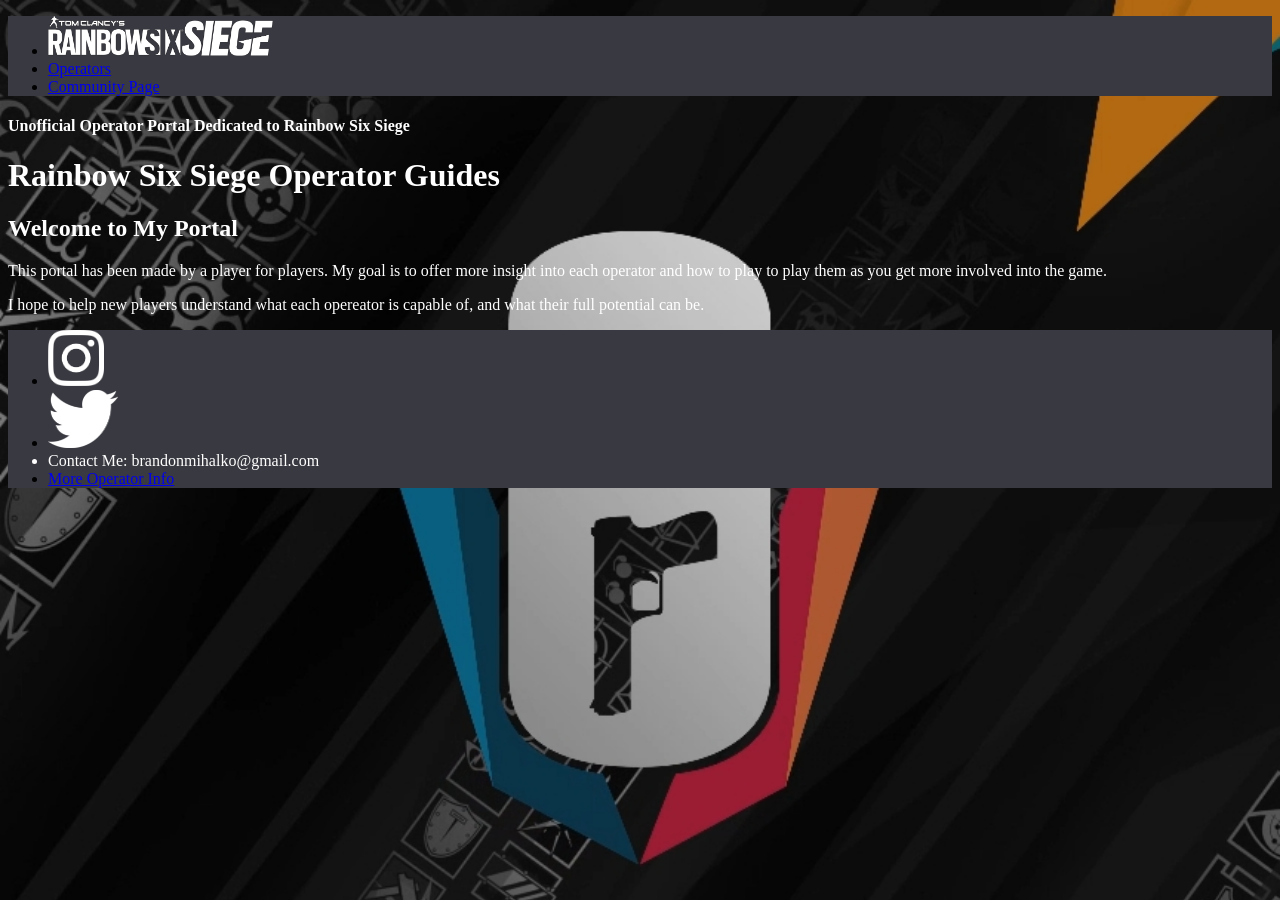
==== index.html @ ca7c9bcd "Rainbow Six Siege Operator Guide" ====
<!DOCTYPE html>
<html lang="en">
<head>
    <title>Rainbow Six Siege Operator Guide - Homepage</title>
    <meta charset="UTF-8">


</head>
<body style="background-image: url(Images/r6-background.jpg); background-size: cover;" >
    <header style="background-color: rgb(57, 57, 65);">
        <nav>
            <ul>
                <li><a href="index.html"><img src="Images/r6s-y6-logo.webp" alt="Rainbow Six Siege Logo" width="225" height="40"></a></li>
                <li><a href="operators.html">Operators</a></li>
                <li><a href="comments.html">Community Page</a></li>
            </ul>
        </nav>
    </header>
    <main>
        <div>
            <h4 style="color: white;">Unofficial Operator Portal Dedicated to Rainbow Six Siege</h4>
        </div>
        <div>
            <h1 style="color: white;">Rainbow Six Siege Operator Guides</h1>
        </div>
        <div>
            <h2 style="color: white;">Welcome to My Portal</h2>
            <p style="color: white;">This portal has been made by a player for players. My goal is to offer more insight into each operator and how to play to play them as you get more involved into the game.</p>
            <p style="color: white;">I hope to help new players understand what each opereator is capable of, and what their full potential can be.</p>
        </div>
    </main>
    <footer style="background-color: rgb(57, 57, 65);">
        <nav>
            <ul>
                <li><a href="https://www.instagram.com/ubisoft/"><img src="Images/Instagram-logo.png" alt="Intagram Logo" width="56" height="56"></a></li>
                <li><a href="https://twitter.com/Ubisoft?ref_src=twsrc%5Egoogle%7Ctwcamp%5Eserp%7Ctwgr%5Eauthor"><img src="Images/twitter-logo.png" alt="Twitter Logo" width="70" height="58"></a></li>
                <li style="color: white;">Contact Me: brandonmihalko@gmail.com</li>
                <li><a href="https://www.ubisoft.com/en-us/game/rainbow-six/siege/game-info/operators">More Operator Info</a></li>
            </ul>
        </nav>
    </footer>
</body>

</html>
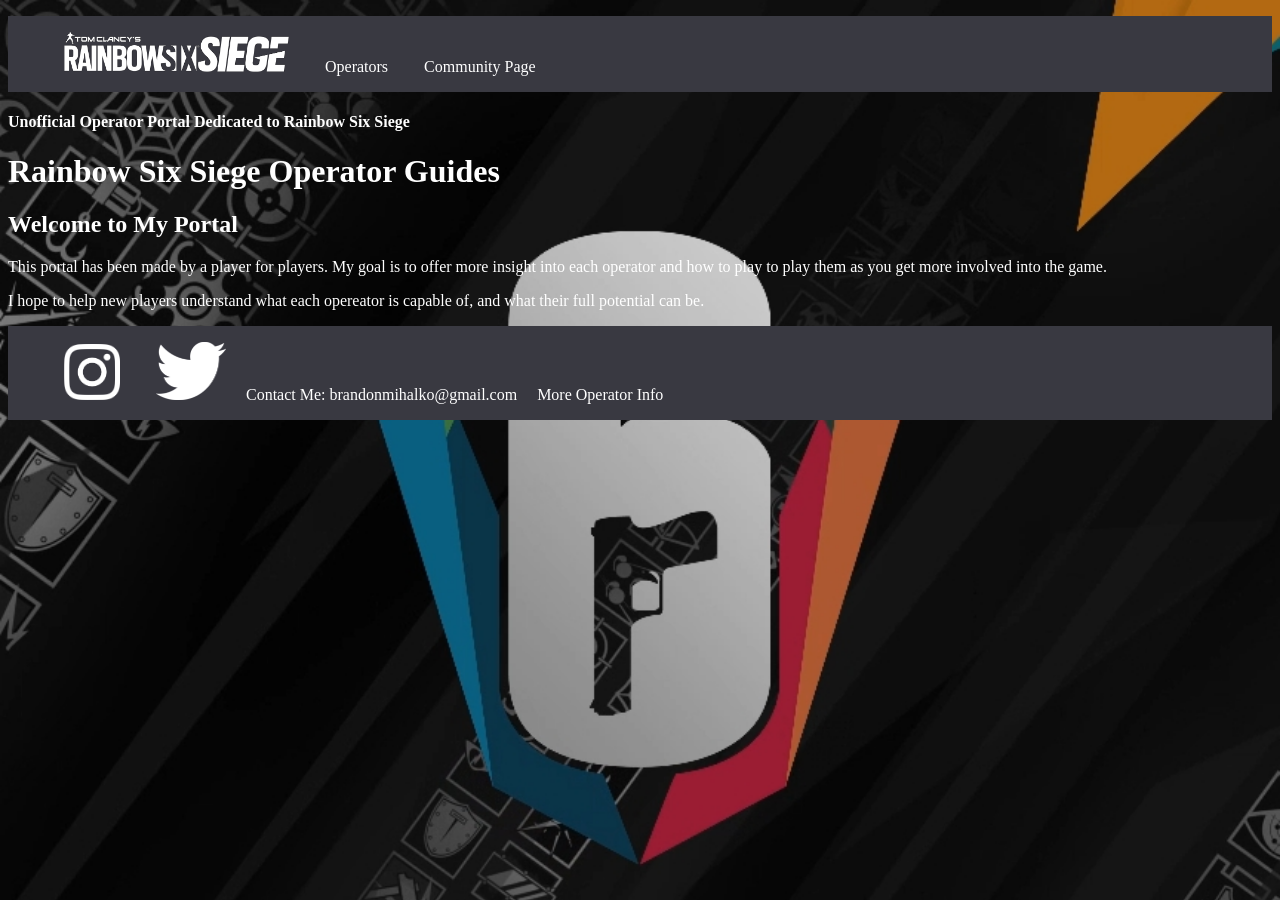
==== commit 42b0fc58: "External Stylesheet has been added" ====
--- a/index.html
+++ b/index.html
@@ -3,9 +3,21 @@
 <head>
     <title>Rainbow Six Siege Operator Guide - Homepage</title>
     <meta charset="UTF-8">
+    <meta name="description" content="Your ultimate hub for Rainbow Six Siege: Dive into detailed operator guides, latest news, and a thriving community. Master the tactics and elevate you gameplay!">
+    <meta name="keywords" content="Rainbow Six Siege, R6, operators, tactical combat, siege gameplay, siege news, siege updates, multiplayer, strategy, community, eSports, gaming, shooter ">
+    <meta name="author" content="Brandon Mihalko">
+    <meta name="viewport" content="width=device-width, initial-scale=1.0">
+    <link href="Rainbow-Six.css" rel="stylesheet">
+</head>
+<!-- Google tag (gtag.js) -->
+<script async src="https://www.googletagmanager.com/gtag/js?id=G-W2TJBHWXDP"></script>
+<script>
+  window.dataLayer = window.dataLayer || [];
+  function gtag(){dataLayer.push(arguments);}
+  gtag('js', new Date());
 
-
-</head>
+  gtag('config', 'G-W2TJBHWXDP');
+</script>
 <body style="background-image: url(Images/r6-background.jpg); background-size: cover;" >
     <header style="background-color: rgb(57, 57, 65);">
         <nav>
--- a/Rainbow-Six.css
+++ b/Rainbow-Six.css
@@ -0,0 +1,12 @@
+/** NAV BAR **/
+nav {background-color: rgb(57,57,65);
+    list-style-type: none;
+}
+
+nav ul li{display: inline-block;}
+
+nav a{display: inline-block;
+    padding: 1rem;
+    text-decoration: none;
+    color:white;
+}
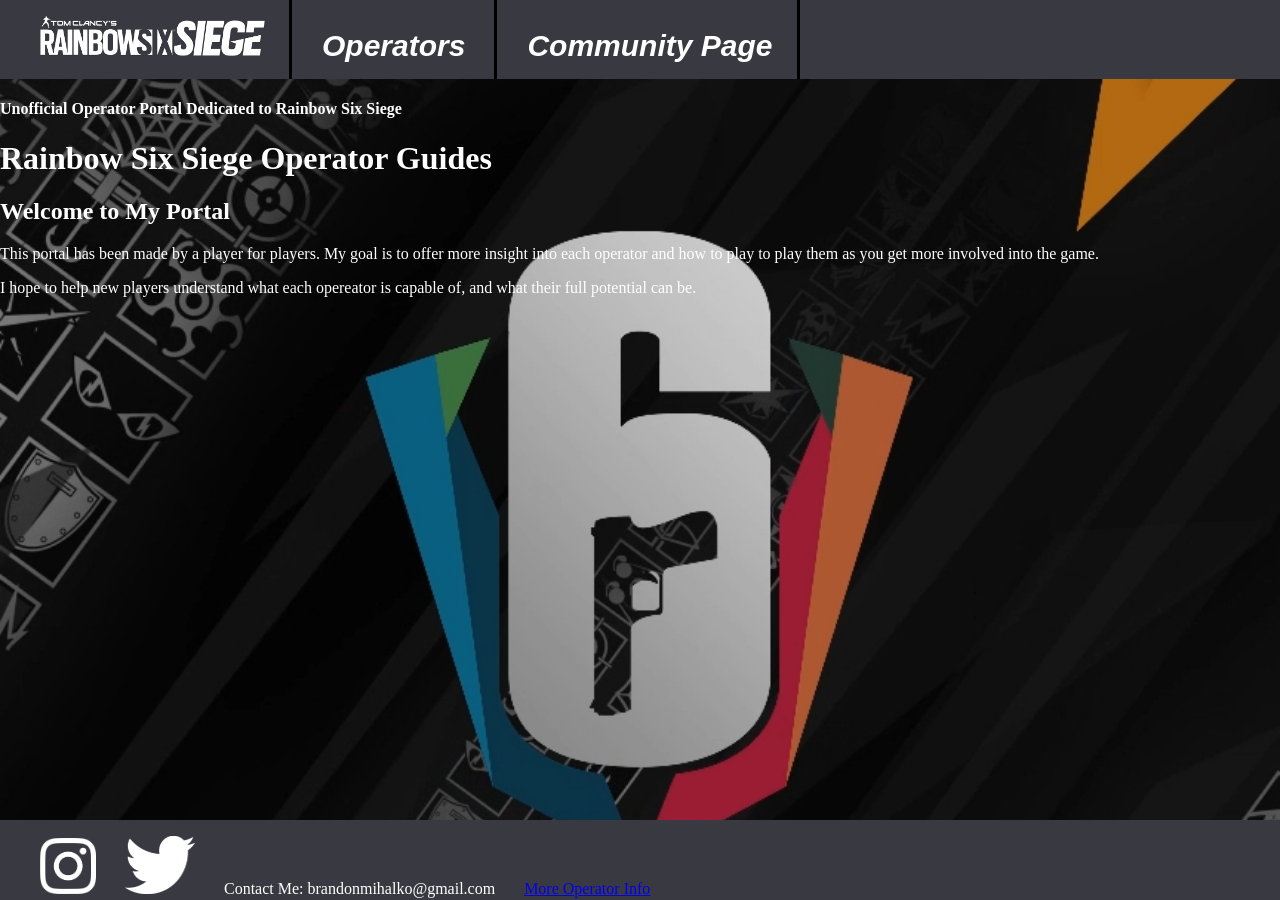
==== commit e1b515b2: "Added External Style Sheet" ====
--- a/index.html
+++ b/index.html
@@ -8,49 +8,49 @@
     <meta name="author" content="Brandon Mihalko">
     <meta name="viewport" content="width=device-width, initial-scale=1.0">
     <link href="Rainbow-Six.css" rel="stylesheet">
+
 </head>
-<!-- Google tag (gtag.js) -->
-<script async src="https://www.googletagmanager.com/gtag/js?id=G-W2TJBHWXDP"></script>
-<script>
-  window.dataLayer = window.dataLayer || [];
-  function gtag(){dataLayer.push(arguments);}
-  gtag('js', new Date());
-
-  gtag('config', 'G-W2TJBHWXDP');
-</script>
-<body style="background-image: url(Images/r6-background.jpg); background-size: cover;" >
-    <header style="background-color: rgb(57, 57, 65);">
-        <nav>
-            <ul>
-                <li><a href="index.html"><img src="Images/r6s-y6-logo.webp" alt="Rainbow Six Siege Logo" width="225" height="40"></a></li>
-                <li><a href="operators.html">Operators</a></li>
-                <li><a href="comments.html">Community Page</a></li>
-            </ul>
-        </nav>
-    </header>
-    <main>
-        <div>
-            <h4 style="color: white;">Unofficial Operator Portal Dedicated to Rainbow Six Siege</h4>
-        </div>
-        <div>
-            <h1 style="color: white;">Rainbow Six Siege Operator Guides</h1>
-        </div>
-        <div>
-            <h2 style="color: white;">Welcome to My Portal</h2>
-            <p style="color: white;">This portal has been made by a player for players. My goal is to offer more insight into each operator and how to play to play them as you get more involved into the game.</p>
-            <p style="color: white;">I hope to help new players understand what each opereator is capable of, and what their full potential can be.</p>
-        </div>
-    </main>
-    <footer style="background-color: rgb(57, 57, 65);">
-        <nav>
-            <ul>
-                <li><a href="https://www.instagram.com/ubisoft/"><img src="Images/Instagram-logo.png" alt="Intagram Logo" width="56" height="56"></a></li>
-                <li><a href="https://twitter.com/Ubisoft?ref_src=twsrc%5Egoogle%7Ctwcamp%5Eserp%7Ctwgr%5Eauthor"><img src="Images/twitter-logo.png" alt="Twitter Logo" width="70" height="58"></a></li>
-                <li style="color: white;">Contact Me: brandonmihalko@gmail.com</li>
-                <li><a href="https://www.ubisoft.com/en-us/game/rainbow-six/siege/game-info/operators">More Operator Info</a></li>
-            </ul>
-        </nav>
-    </footer>
+<body style="background-image: url(Images/r6-background.jpg); background-size: cover; margin: 0;" >
+    <div id="page-container">
+        <div id="content-wrap">
+            <div class="header">
+                <header>
+                    <nav>
+                        <ul>
+                            <li id="logo"><a href="index.html"><img src="Images/r6s-y6-logo.webp" alt="Rainbow Six Siege Logo" width="225" height="40"></a></li>
+                            <li id="operators"><a href="operators.html">Operators</a></li>
+                            <li id="communityPage"><a href="comments.html">Community Page</a></li>
+                        </ul>
+                    </nav>
+                </header>
+            </div>
+        <main>
+            <div>
+                <h4 style="color: white;">Unofficial Operator Portal Dedicated to Rainbow Six Siege</h4>
+            </div>
+            <div>
+                <h1 style="color: white;">Rainbow Six Siege Operator Guides</h1>
+            </div>
+            <div>
+                <h2 style="color: white;">Welcome to My Portal</h2>
+                <p style="color: white;">This portal has been made by a player for players. My goal is to offer more insight into each operator and how to play to play them as you get more involved into the game.</p>
+                <p style="color: white;">I hope to help new players understand what each opereator is capable of, and what their full potential can be.</p>
+            </div>
+            </div>
+        </main>
+        <footer style="background-color: rgb(57, 57, 65); margin: 0;">
+            <div class="footer">
+                <nav>
+                    <ul>
+                        <li><a href="https://www.instagram.com/ubisoft/"><img src="Images/Instagram-logo.png" alt="Intagram Logo" width="56" height="56"></a></li>
+                        <li><a href="https://twitter.com/Ubisoft?ref_src=twsrc%5Egoogle%7Ctwcamp%5Eserp%7Ctwgr%5Eauthor"><img src="Images/twitter-logo.png" alt="Twitter Logo" width="70" height="58"></a></li>
+                        <li style="color: white;">Contact Me: brandonmihalko@gmail.com</li>
+                        <li><a href="https://www.ubisoft.com/en-us/game/rainbow-six/siege/game-info/operators">More Operator Info</a></li>
+                    </ul>
+                </nav>
+            </div>
+        </footer>
+    </div>
 </body>
 
 </html>
--- a/Rainbow-Six.css
+++ b/Rainbow-Six.css
@@ -1,12 +1,86 @@
+.header{
+    background-color: rgb(57,57,65);
+    overflow: hidden;
+}
+
+.footer{
+    background-color: rgb(57,57,65);
+    position: absolute;
+    bottom: 0;
+    width: 100%;
+    height: 5rem;
+}
+
+#page-container{
+    position: relative;
+    min-height: 100vh;
+}
+
+#content-wrap{
+    padding-bottom: 5rem;
+}
+
 /** NAV BAR **/
-nav {background-color: rgb(57,57,65);
+nav {
+    padding-top: 0;
     list-style-type: none;
 }
 
-nav ul li{display: inline-block;}
+nav ul li{
+    display: inline-block;
+    padding-right: 25px;
+}
 
-nav a{display: inline-block;
-    padding: 1rem;
+#logo{
+    padding-right: 20px;
+}
+
+#operators a{
     text-decoration: none;
+    font-size: 30px;
+    font-family: R6S-Bold,sans-serif;
+    font-weight: bold;
+    font-style: italic;
+    border-left: 3px solid black;
+    padding-top: 29px;
+    padding-bottom: 18px;   
+    padding-left: 30px;
+    color: white;
+}
+
+#communityPage a{
+    text-decoration: none;
+    font-size: 30px;
+    font-family: R6S-Bold,sans-serif;
+    font-weight: bold;
+    font-style: italic;
+    border-left: 3px solid black;
+    border-right: 3px solid black;
+    padding-top: 29px;
+    padding-bottom: 18px;
+    padding-right: 25px;
+    padding-left: 30px;
+    color: white;
+}
+
+#Instagram{
+    padding-right: 50px;
+}
+
+#Twitter{
+    padding-left: 10px;
+}
+
+#contact{
     color:white;
+    padding-left: 40px;
+}
+
+#gameInfo a{
+    padding-left: 800px;
+    text-decoration: none;
+    color: white;
+    font-family: R6S-Bold, sans-serif;
+    font-weight: bold;
+    font-style: italic;
 }
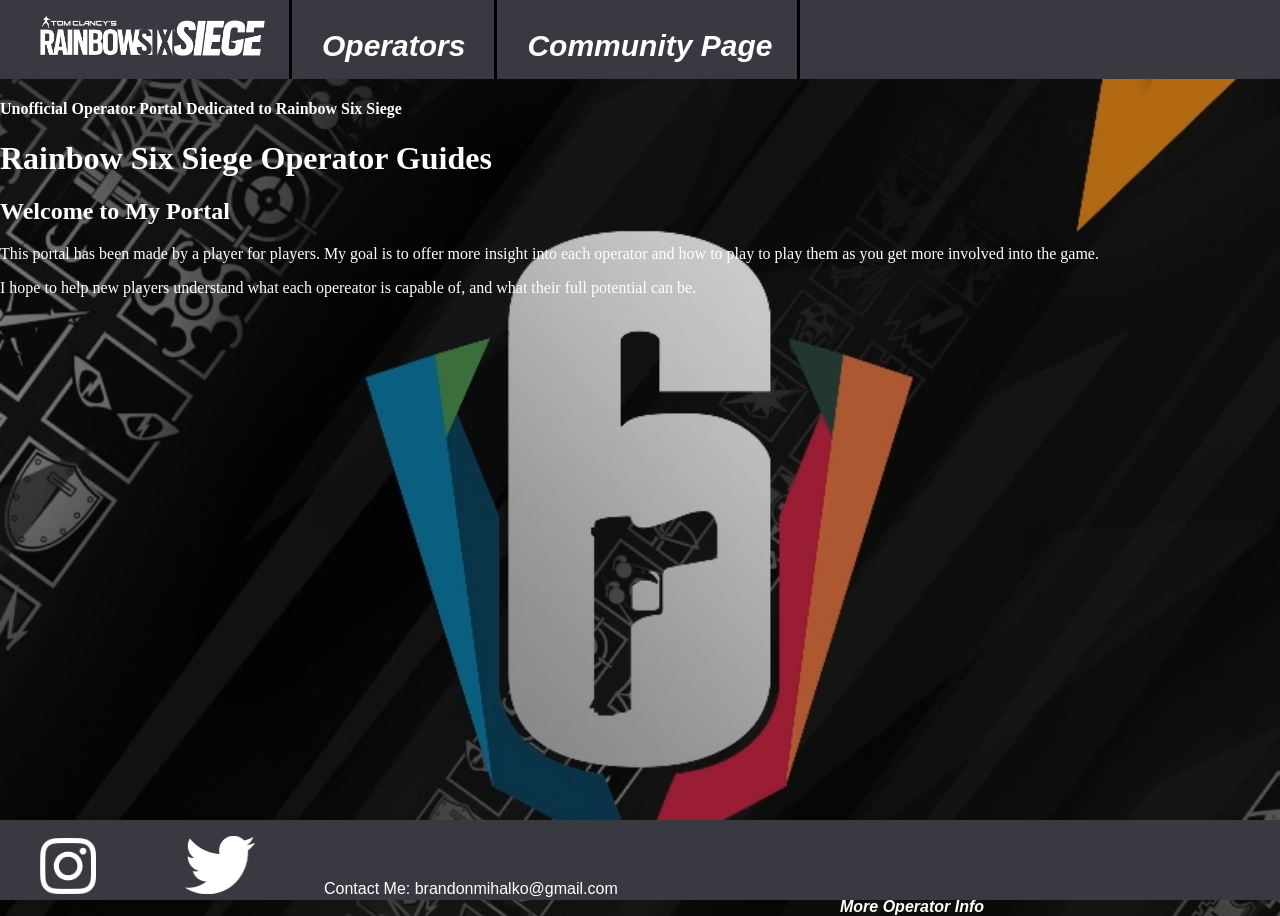
==== commit 877276cf: "update some CSS things for footer" ====
--- a/index.html
+++ b/index.html
@@ -42,10 +42,10 @@
             <div class="footer">
                 <nav>
                     <ul>
-                        <li><a href="https://www.instagram.com/ubisoft/"><img src="Images/Instagram-logo.png" alt="Intagram Logo" width="56" height="56"></a></li>
-                        <li><a href="https://twitter.com/Ubisoft?ref_src=twsrc%5Egoogle%7Ctwcamp%5Eserp%7Ctwgr%5Eauthor"><img src="Images/twitter-logo.png" alt="Twitter Logo" width="70" height="58"></a></li>
-                        <li style="color: white;">Contact Me: brandonmihalko@gmail.com</li>
-                        <li><a href="https://www.ubisoft.com/en-us/game/rainbow-six/siege/game-info/operators">More Operator Info</a></li>
+                        <li id="Instagram"><a href="https://www.instagram.com/ubisoft/"><img src="Images/Instagram-logo.png" alt="Intagram Logo" width="56" height="56"></a></li>
+                        <li id="Twitter"><a href="https://twitter.com/Ubisoft?ref_src=twsrc%5Egoogle%7Ctwcamp%5Eserp%7Ctwgr%5Eauthor"><img src="Images/twitter-logo.png" alt="Twitter Logo" width="70" height="58"></a></li>
+                        <li id="contact">Contact Me: brandonmihalko@gmail.com</li>
+                        <li id="gameInfo"><a href="https://www.ubisoft.com/en-us/game/rainbow-six/siege/game-info/operators">More Operator Info</a></li>
                     </ul>
                 </nav>
             </div>
--- a/Rainbow-Six.css
+++ b/Rainbow-Six.css
@@ -63,16 +63,18 @@
     color: white;
 }
 
-#Instagram{
+#Instagram a{
     padding-right: 50px;
 }
 
-#Twitter{
+#Twitter a{
     padding-left: 10px;
 }
 
 #contact{
+    text-decoration: none;
     color:white;
+    font-family: R6S-Bold, sans-serif;
     padding-left: 40px;
 }
 
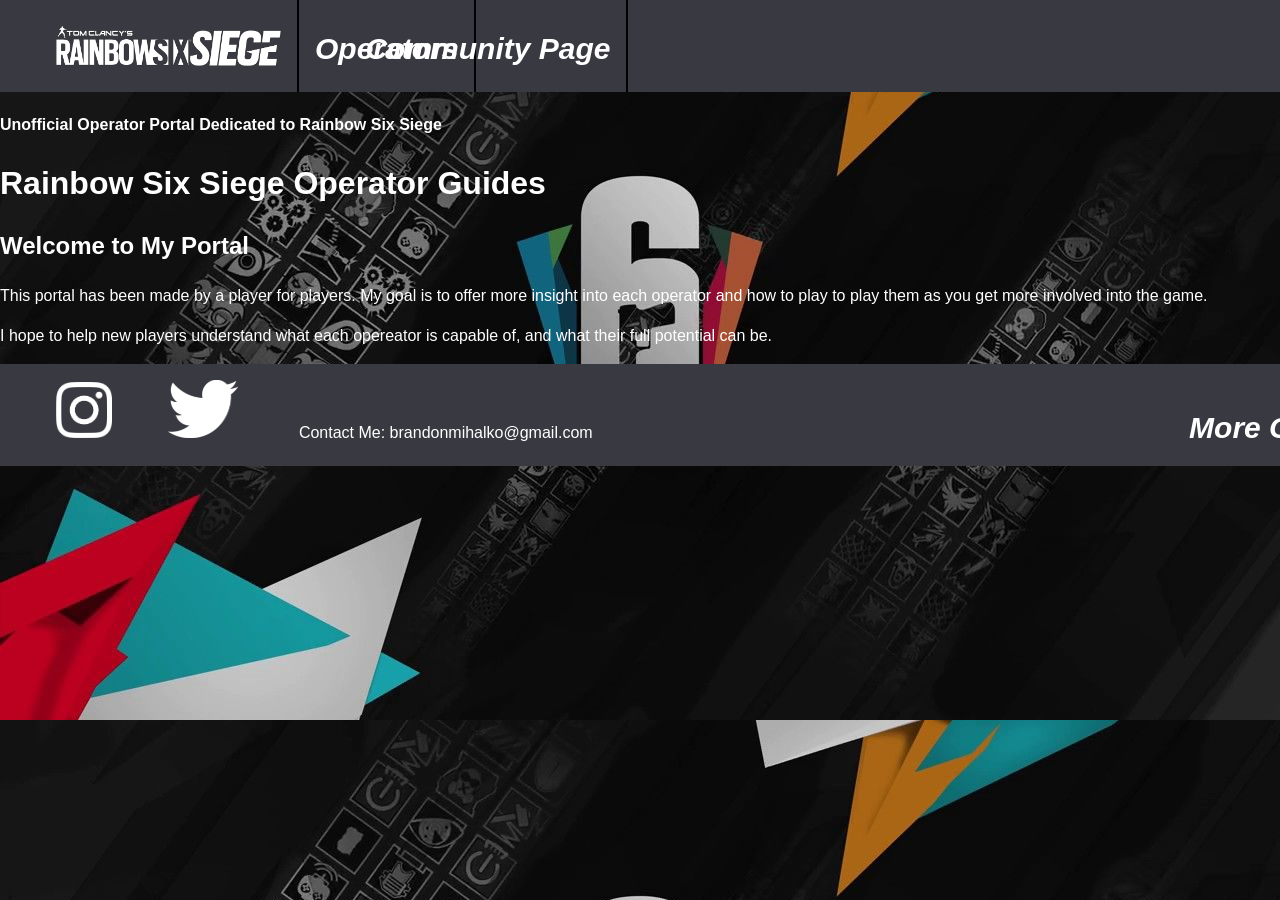
==== commit 1224360b: "New Css added from external sheet" ====
--- a/index.html
+++ b/index.html
@@ -10,47 +10,43 @@
     <link href="Rainbow-Six.css" rel="stylesheet">
 
 </head>
-<body style="background-image: url(Images/r6-background.jpg); background-size: cover; margin: 0;" >
-    <div id="page-container">
-        <div id="content-wrap">
-            <div class="header">
-                <header>
-                    <nav>
-                        <ul>
-                            <li id="logo"><a href="index.html"><img src="Images/r6s-y6-logo.webp" alt="Rainbow Six Siege Logo" width="225" height="40"></a></li>
-                            <li id="operators"><a href="operators.html">Operators</a></li>
-                            <li id="communityPage"><a href="comments.html">Community Page</a></li>
-                        </ul>
-                    </nav>
-                </header>
-            </div>
-        <main>
-            <div>
-                <h4 style="color: white;">Unofficial Operator Portal Dedicated to Rainbow Six Siege</h4>
-            </div>
-            <div>
-                <h1 style="color: white;">Rainbow Six Siege Operator Guides</h1>
-            </div>
-            <div>
-                <h2 style="color: white;">Welcome to My Portal</h2>
-                <p style="color: white;">This portal has been made by a player for players. My goal is to offer more insight into each operator and how to play to play them as you get more involved into the game.</p>
-                <p style="color: white;">I hope to help new players understand what each opereator is capable of, and what their full potential can be.</p>
-            </div>
-            </div>
-        </main>
-        <footer style="background-color: rgb(57, 57, 65); margin: 0;">
-            <div class="footer">
-                <nav>
-                    <ul>
-                        <li id="Instagram"><a href="https://www.instagram.com/ubisoft/"><img src="Images/Instagram-logo.png" alt="Intagram Logo" width="56" height="56"></a></li>
-                        <li id="Twitter"><a href="https://twitter.com/Ubisoft?ref_src=twsrc%5Egoogle%7Ctwcamp%5Eserp%7Ctwgr%5Eauthor"><img src="Images/twitter-logo.png" alt="Twitter Logo" width="70" height="58"></a></li>
-                        <li id="contact">Contact Me: brandonmihalko@gmail.com</li>
-                        <li id="gameInfo"><a href="https://www.ubisoft.com/en-us/game/rainbow-six/siege/game-info/operators">More Operator Info</a></li>
-                    </ul>
-                </nav>
-            </div>
-        </footer>
-    </div>
+<body>
+    <header>
+        <div class="headerDiv">
+            <nav>
+                <ul>
+                    <li id="homePagelogo"><a href="index.html"><img src="Images/r6s-y6-logo.webp" alt="Rainbow Six Siege Logo" width="225" height="40"></a></li>
+                    <li id="operatorsPage"><a href="operators.html">Operators</a></li>
+                    <li id="communityPage"><a href="comments.html">Community Page</a></li>
+                </ul>
+            </nav>
+        </div>
+    </header>
+    <main>
+        <div>
+            <h4>Unofficial Operator Portal Dedicated to Rainbow Six Siege</h4>
+        </div>
+        <div>
+            <h1>Rainbow Six Siege Operator Guides</h1>
+        </div>
+        <div>
+            <h2>Welcome to My Portal</h2>
+            <p>This portal has been made by a player for players. My goal is to offer more insight into each operator and how to play to play them as you get more involved into the game.</p>
+            <p>I hope to help new players understand what each opereator is capable of, and what their full potential can be.</p>
+        </div>
+    </main>
+    <footer>
+        <div>
+            <nav>
+                <ul>
+                    <li id="instagramLogo"><a href="https://www.instagram.com/ubisoft/"><img src="Images/Instagram-logo.png" alt="Intagram Logo" width="56" height="56"></a></li>
+                    <li id="twitterLogo"><a href="https://twitter.com/Ubisoft?ref_src=twsrc%5Egoogle%7Ctwcamp%5Eserp%7Ctwgr%5Eauthor"><img src="Images/twitter-logo.png" alt="Twitter Logo" width="70" height="58"></a></li>
+                    <li id="contact">Contact Me: brandonmihalko@gmail.com</li>
+                    <li id="gameInfo"><a href="https://www.ubisoft.com/en-us/game/rainbow-six/siege/game-info/operators">More Operator Info</a></li>
+                </ul>
+            </nav>
+        </div>
+    </footer>
 </body>
 
 </html>
--- a/Rainbow-Six.css
+++ b/Rainbow-Six.css
@@ -1,88 +1,96 @@
-.header{
-    background-color: rgb(57,57,65);
-    overflow: hidden;
+/** Background Image **/
+body{
+    background-image: url(Images/Background-Image-R6.jpg); /* Setting the background image */
+    background-repeat: repeat-y; /* Image will repeat vertically */
+    background-size: 100%; /* Image will cover 100% of the container's width */
+    margin: 0%; /* No margin around the body */
+    font-family: R6S-Bold,sans-serif; /* Specifying primary and fallback font */
+    font-weight: 400; /* Normal font weight */
+    line-height: 1.5; /* Spacing between lines of text */
+    color: white; /* Default text color */
+    min-height: 100vh; /* Minimum height covers the full viewport height */
+    display: flexbox; /* Using the flexbox layout model */
+    flex-direction: column; /* Stacking child elements vertically */
 }
 
-.footer{
-    background-color: rgb(57,57,65);
-    position: absolute;
-    bottom: 0;
-    width: 100%;
-    height: 5rem;
+footer {
+    margin-top: auto; /* Push footer to the bottom in flexbox layout */
 }
 
-#page-container{
-    position: relative;
-    min-height: 100vh;
+footer, ul {
+    width: 100%; /* Full width for footer and ul elements */
+    margin-bottom: 0%; /* No bottom margin */
 }
 
-#content-wrap{
-    padding-bottom: 5rem;
+header {
+    position: relative; /* Set to relative, enabling absolute positioning inside it */
 }
 
-/** NAV BAR **/
-nav {
-    padding-top: 0;
-    list-style-type: none;
+header, ul {
+    width: 100%; /* Full width for header and ul elements */
+    margin-top: 0%; /* No top margin */
 }
 
-nav ul li{
-    display: inline-block;
-    padding-right: 25px;
+/** Navigation Bar **/
+
+nav {
+    background-color: rgb(57, 57, 65); /* Set background color for navigation */
 }
 
-#logo{
-    padding-right: 20px;
+ul {
+    list-style-type: none; /* No bullet points for the list */
 }
 
-#operators a{
-    text-decoration: none;
-    font-size: 30px;
-    font-family: R6S-Bold,sans-serif;
-    font-weight: bold;
-    font-style: italic;
-    border-left: 3px solid black;
-    padding-top: 29px;
-    padding-bottom: 18px;   
-    padding-left: 30px;
-    color: white;
+nav ul li {
+    display: inline-block; /* List items in a row instead of column */
 }
 
-#communityPage a{
-    text-decoration: none;
-    font-size: 30px;
-    font-family: R6S-Bold,sans-serif;
-    font-weight: bold;
-    font-style: italic;
-    border-left: 3px solid black;
-    border-right: 3px solid black;
-    padding-top: 29px;
-    padding-bottom: 18px;
-    padding-right: 25px;
-    padding-left: 30px;
-    color: white;
+a {
+    display: inline-flex; /* Inline-flex to align items while keeping flow inline */
+    padding: 1rem; /* Padding around the links */
+    text-decoration: none; /* No underlines for links */
+    color: white; /* Link color */
+    font-size: 30px; /* Font size for links */
+    font-style: italic; /* Italic font style */
+    font-weight: bold; /* Bold font weight */
 }
 
-#Instagram a{
-    padding-right: 50px;
+.headerDiv nav ul li {
+    border-right: solid 2px black; /* Border on the right of list items */
 }
 
-#Twitter a{
-    padding-left: 10px;
+#homePagelogo {
+    margin: 0%; /* No margin */
+    height: 82px; /* Set height */
+    padding-top: 10px; /* Padding at the top */
 }
 
-#contact{
-    text-decoration: none;
-    color:white;
-    font-family: R6S-Bold, sans-serif;
-    padding-left: 40px;
+#operatorsPage {
+    padding-top: 10px; /* Padding at the top */
+    height: 82px; /* Set height */
+    position: absolute; /* Absolute positioning */
 }
 
-#gameInfo a{
-    padding-left: 800px;
-    text-decoration: none;
-    color: white;
-    font-family: R6S-Bold, sans-serif;
-    font-weight: bold;
-    font-style: italic;
+#communityPage {
+    padding-top: 10px; /* Padding at the top */
+    height: 82px; /* Set height */
+    position: absolute; /* Absolute positioning */
+    left: 27.3%; /* Horizontal positioning */
+}
+
+#instagramLogo {
+    padding-right: 20px; /* Padding on the right side */
+}
+
+#twitterLogo {
+    padding-right: 20px; /* Padding on the right side */
+}
+
+#contact {
+    padding-left: 20px; /* Padding on the left side */
+}
+
+#gameInfo {
+    position: relative; /* Set to relative positioning */
+    left: 45%; /* Horizontal positioning */
 }
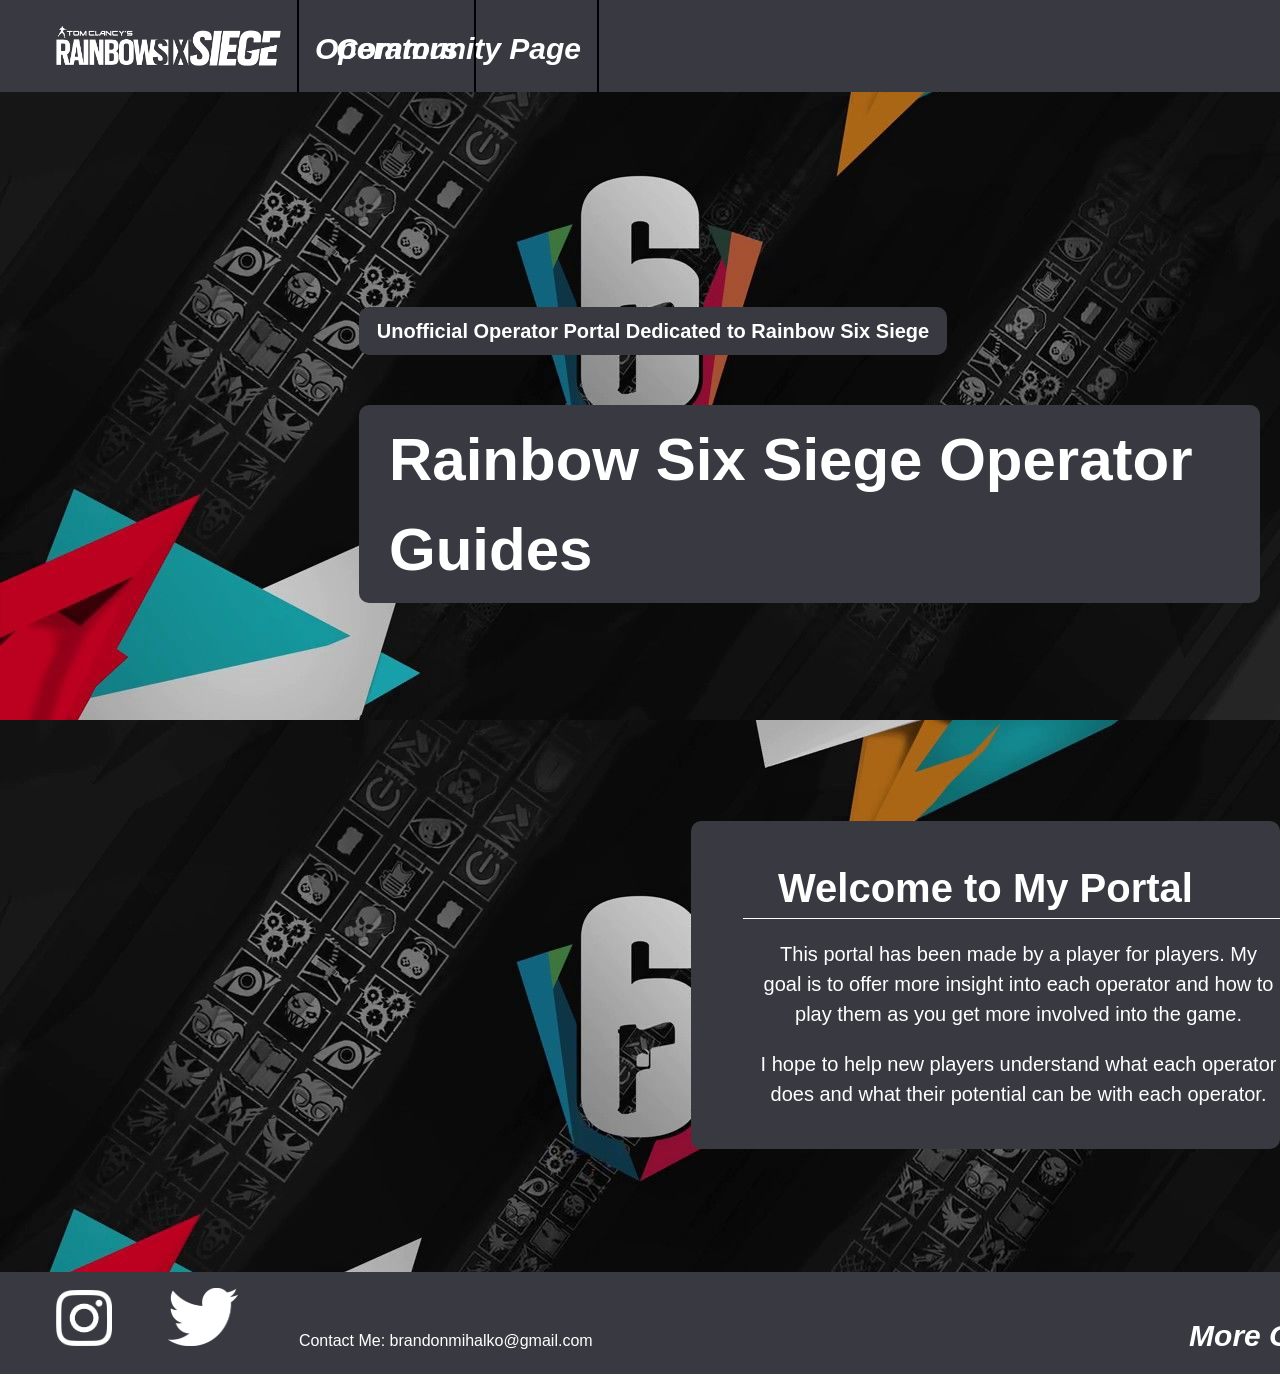
==== commit 51bc86a6: "This is what the final website looks like" ====
--- a/index.html
+++ b/index.html
@@ -11,6 +11,64 @@
 
 </head>
 <body>
+    <style>
+        .all-margin {
+            margin-left: 359px;
+        }
+
+        h4, div main {
+            background-color:  rgb(57, 57, 65);
+            display: flex;
+            margin-top: 215px;
+            border-radius: 10px;
+            max-width: 588px;
+            max-height: 48px;
+            min-height: 48px;
+            align-items: center;
+            justify-content: center;
+        }
+
+        h1, div main {
+            background-color: rgb(57, 57, 65);
+            display: flex;
+            border-radius: 10px;
+            max-width: 871px;
+            font-size: 60px;
+            max-height: 178px;
+            padding-left: 30px;
+            padding-top: 10px;
+            padding-bottom: 10px;
+            padding-right: 0px;
+        }
+
+        .welcome-message {
+            margin-left: 691px;
+            background-color: rgb(57, 57, 65);
+            border-radius: 10px;
+            max-width: 656px;
+            height: 328px;
+            max-height: 328px;
+        }
+
+        .underline-welcome{
+            display: flex;
+            max-width: 540px; /* Set the length of the line */
+            height: 1px; /* Set the thickness of the line */
+            background-color: white; /* Set the color of the line */
+            margin-top: 0%;
+            margin-left: 52px;
+        }
+
+        #welcome-message-to-portal {
+            display: flex;
+            text-align: center;
+            width: 519px;
+            font-size: 20px;
+            margin-left: 68px;
+            margin-right: 68px;
+        }
+
+    </style>
     <header>
         <div class="headerDiv">
             <nav>
@@ -24,15 +82,16 @@
     </header>
     <main>
         <div>
-            <h4>Unofficial Operator Portal Dedicated to Rainbow Six Siege</h4>
+            <h4 class="all-margin" style="font-size: 20px;">Unofficial Operator Portal Dedicated to Rainbow Six Siege</h4>
         </div>
         <div>
-            <h1>Rainbow Six Siege Operator Guides</h1>
+            <h1 class="all-margin" style="margin-top: 50px;">Rainbow Six Siege Operator Guides</h1>
         </div>
-        <div>
-            <h2>Welcome to My Portal</h2>
-            <p>This portal has been made by a player for players. My goal is to offer more insight into each operator and how to play to play them as you get more involved into the game.</p>
-            <p>I hope to help new players understand what each opereator is capable of, and what their full potential can be.</p>
+        <div class="welcome-message" style="margin-bottom: 123px; margin-top: 218px;">
+            <h2 style="display: flex; justify-content: center; font-size: 40px; margin-bottom: 0%; padding-top: 37px;">Welcome to My Portal</h2>
+            <p class="underline-welcome"></p>
+            <p id="welcome-message-to-portal">This portal has been made by a player for players. My goal is to offer more insight into each operator and how to play them as you get more involved into the game.</p>
+            <p id="welcome-message-to-portal">I hope to help new players understand what each operator does and what their potential can be with each operator.</p>
         </div>
     </main>
     <footer>
--- a/Rainbow-Six.css
+++ b/Rainbow-Six.css
@@ -75,7 +75,7 @@
     padding-top: 10px; /* Padding at the top */
     height: 82px; /* Set height */
     position: absolute; /* Absolute positioning */
-    left: 27.3%; /* Horizontal positioning */
+    left: 25%; /* Horizontal positioning */
 }
 
 #instagramLogo {
